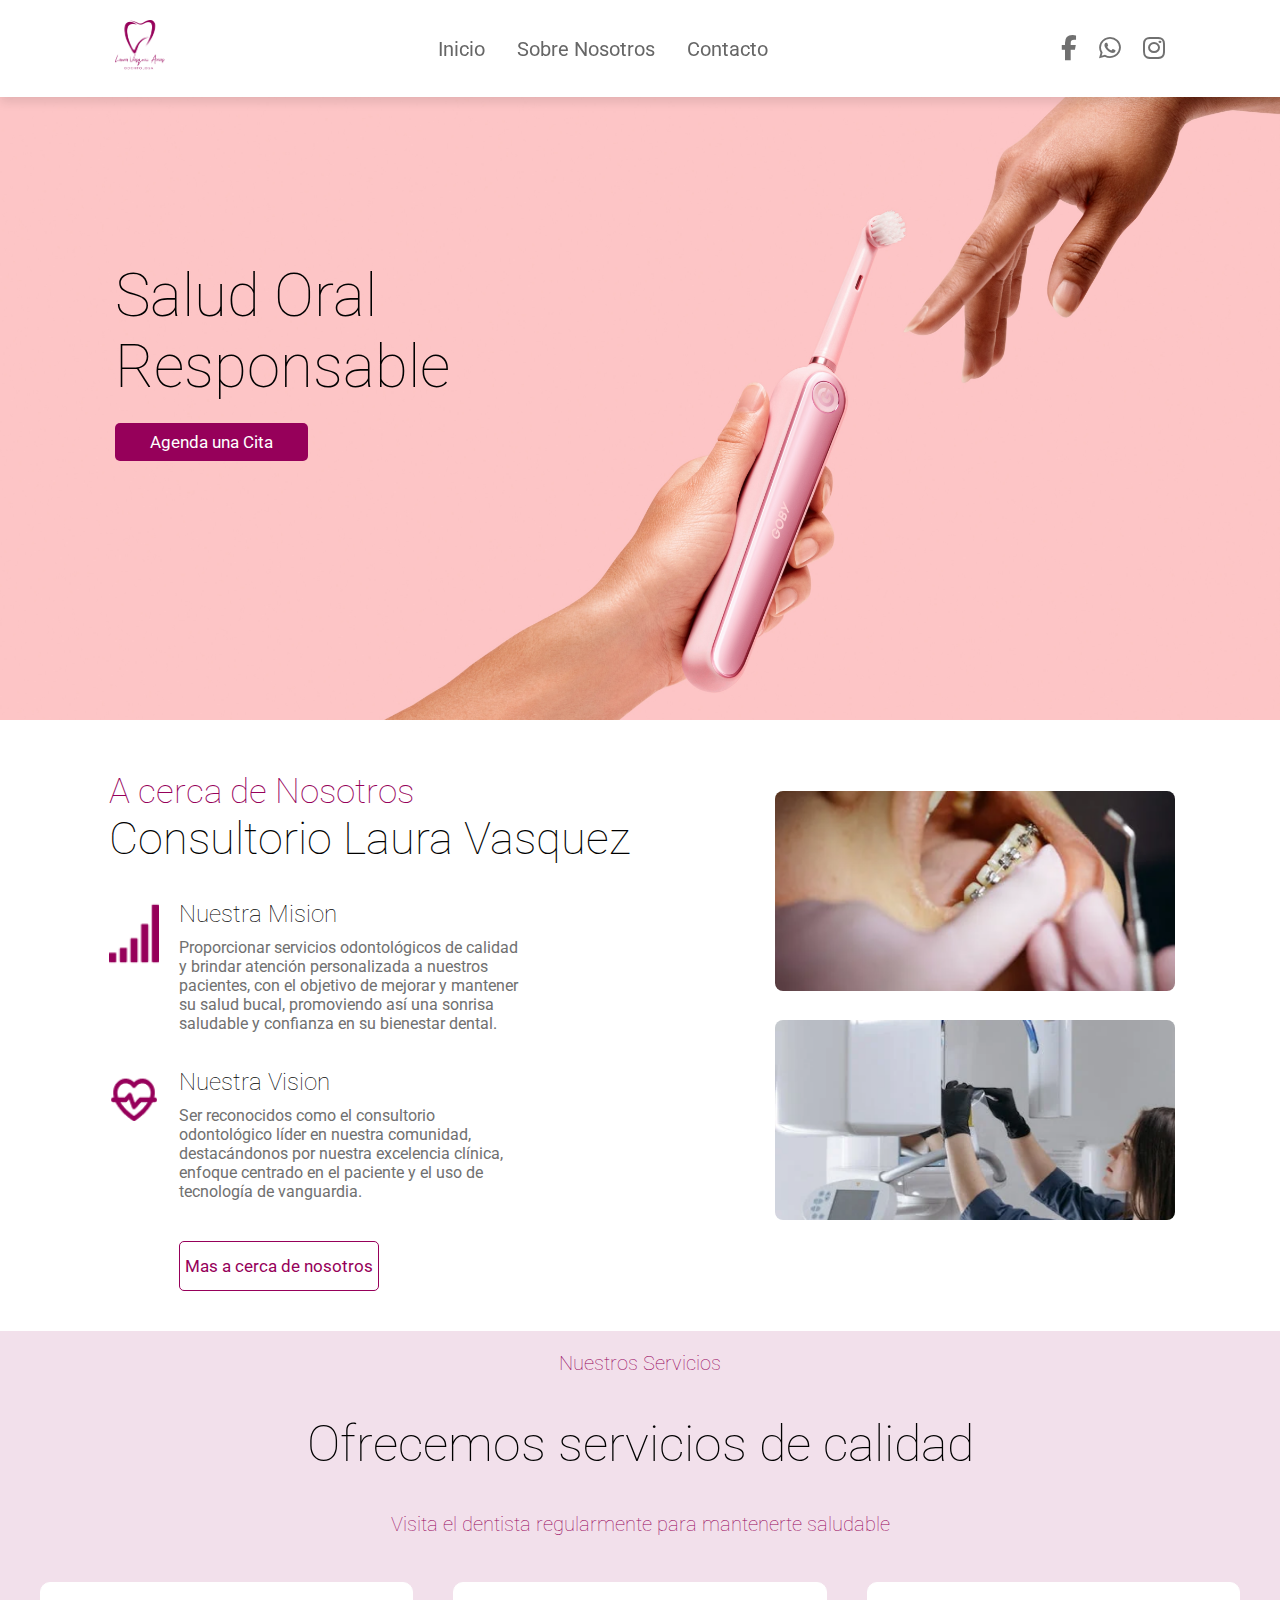
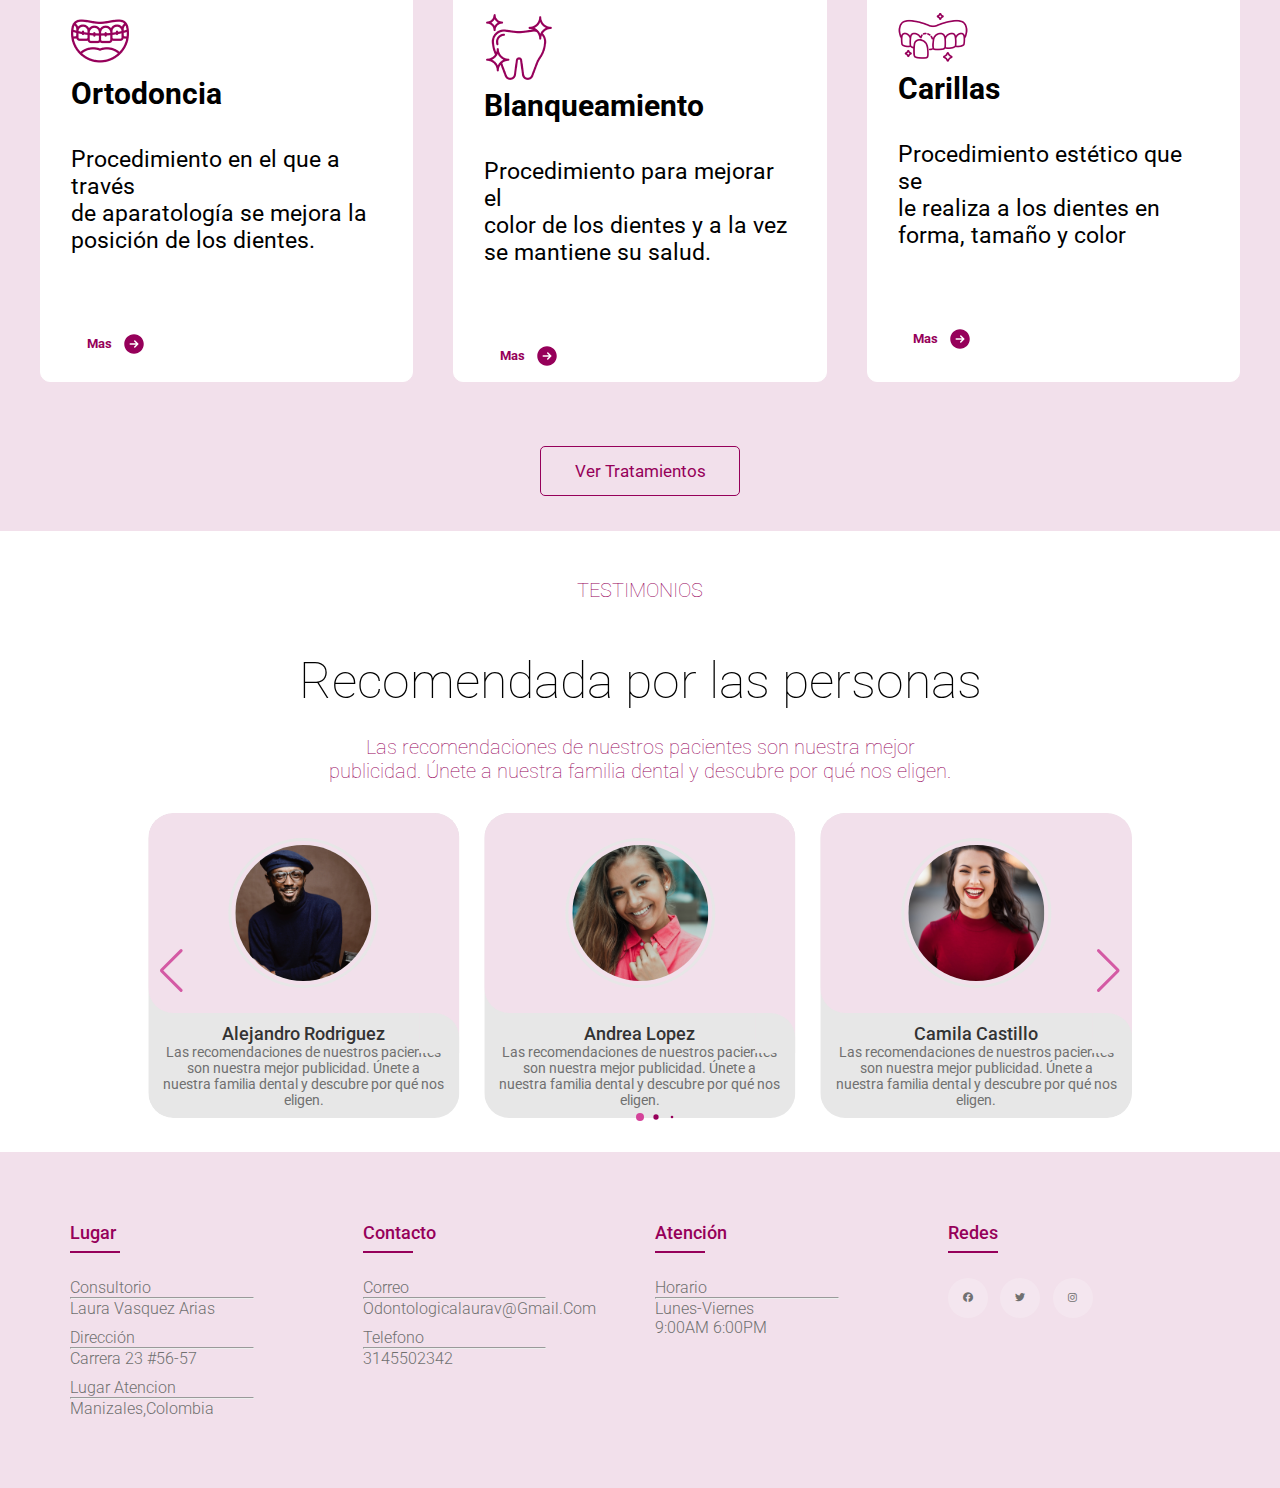
==== index.html @ c53fa150 "first commit" ====
<!DOCTYPE html>
<html lang="en">

<head>
    <meta charset="UTF-8">
    <meta name="viewport" content="width=device-width, initial-scale=1.0">
    <title>pagina Principal</title>
    
    <link rel="stylesheet" href="style.css">
    <link rel="icon" href="img/logoDiente.ico">
    <link rel="stylesheet" href="https://cdnjs.cloudflare.com/ajax/libs/font-awesome/6.4.2/css/all.min.css">
    <link href='https://unpkg.com/boxicons@2.1.4/css/boxicons.min.css' rel='stylesheet'>
    <link rel="preconnect" href="https://fonts.googleapis.com">
    <link rel="preconnect" href="https://fonts.gstatic.com" crossorigin>
    <link href="https://fonts.googleapis.com/css2?family=Roboto&display=swap" rel="stylesheet">
    <link rel="preconnect" href="https://fonts.googleapis.com">
    <link rel="preconnect" href="https://fonts.gstatic.com" crossorigin>
    <link href="https://fonts.googleapis.com/css2?family=Roboto:ital,wght@0,400;1,300&display=swap" rel="stylesheet">

      <!-- Swiper CCS -->
      <link rel="stylesheet" href="cdn.jsdelivr.net_npm_swiper@10.2.0_swiper-bundle.min.css">
      <link rel="stylesheet" href="https://cdn.jsdelivr.net/npm/swiper@10/swiper-bundle.min.css">
</head>

<body>

     <header>
        <input type="checkbox" name="" id="toggler">
        <label for="toggler" class="fas fa-bars"></label>

        <a href="#" class="logo"><img src="img/lauraVas.png" alt="" width="50px" height="50px"></a>

        <nav class="navbar">
            <a href="#inicio">Inicio</a>
            <a href="#sobre">Sobre Nosotros</a>
            <a href="#contacto">Contacto</a>
        </nav>

        <div class="iconss">
            <a href="#" class="fa-brands fa-facebook-f"></a>
            <a href="#" class="fa-brands fa-whatsapp"></a>
            <a href="#" class="fa-brands fa-instagram"></a>
        </div>
    </header> 

    <section class="home" id="home">
        <div class="content">
            <h3>Salud Oral Responsable</h3>
            <br>
            <a href="#" class="btn">Agenda una Cita</a>
        </div>
    </section>
     

    <div class="secundaria">
        <div class="cont-izquierdo">
            <div class="cont-izq">
                <h3>A cerca de Nosotros</h3>
                <h2>Consultorio Laura Vasquez</h2>

                <br>

                <div class="image-title-text-container">
                    <div class="image-container">
                        <img src="img/barritas.png" alt="">
                    </div>
                    <div class="text-content">
                        <h2 class="titulito">Nuestra Mision</h2>
                        <p>Proporcionar servicios odontológicos de calidad <br>
                            y brindar atención personalizada a nuestros<br>
                            pacientes, con el objetivo de mejorar y mantener<br>
                            su salud bucal, promoviendo así una sonrisa <br>
                            saludable y confianza en su bienestar dental.</p>
                    </div>
                </div>

                <br>

                <div class="image-title-text-container">
                    <div class="image-container">
                        <img src="img/corazon.png" alt="">
                    </div>
                    <div class="text-content">
                        <h2 class="titulito">Nuestra Vision</h2>
                        <p>Ser reconocidos como el consultorio <br>
                            odontológico líder en nuestra comunidad,<br>
                            destacándonos por nuestra excelencia clínica,<br>
                            enfoque centrado en el paciente y el uso de <br>
                            tecnología de vanguardia.</p>
                        <a href="#"><button id="botonNosotros">Mas a cerca de nosotros</button></a>
                    </div>
                </div>
            </div>
        </div>
        <div class="cont-derecho">
            <div><img src="img/image1.png" alt=""></div>
            <div><img src="img/image2.png" alt=""></div>
        </div>
    </div>
    <br>

    <div class="secundaria2">
        <div class="cont-izquierdo2">

            <h5>Nuestros Servicios</h5>
            <h2 class="servicios">Ofrecemos servicios de calidad</h2>
            <h5>Visita el dentista regularmente para mantenerte saludable</h5>
            <br>
            <div class="info">
                <img src="img/tirantes2.png" alt="">
                <h4>Ortodoncia</h4><br>
                <p class="grande">Procedimiento en el que a través <br>
                    de aparatología se mejora la <br>
                    posición de los dientes.</p><br><br>
                    <a href="#"><button class="button">
                        Mas 
                        <svg fill="currentColor" viewBox="0 0 24 24" class="icon">
                          <path clip-rule="evenodd" d="M12 2.25c-5.385 0-9.75 4.365-9.75 9.75s4.365 9.75 9.75 9.75 9.75-4.365 9.75-9.75S17.385 2.25 12 2.25zm4.28 10.28a.75.75 0 000-1.06l-3-3a.75.75 0 10-1.06 1.06l1.72 1.72H8.25a.75.75 0 000 1.5h5.69l-1.72 1.72a.75.75 0 101.06 1.06l3-3z" fill-rule="evenodd"></path>
                        </svg>
                      </button></a>
            </div>

            <div class="info">
                <img src="img/dientelimpio.png" alt="">
                <h4>Blanqueamiento</h4><br>
                <p class="grande">Procedimiento para mejorar el <br>
                    color de los dientes y a la vez <br>
                    se mantiene su salud.</p><br><br>
                    <a href="#"><button class="button">
                        Mas
                        <svg fill="currentColor" viewBox="0 0 24 24" class="icon">
                          <path clip-rule="evenodd" d="M12 2.25c-5.385 0-9.75 4.365-9.75 9.75s4.365 9.75 9.75 9.75 9.75-4.365 9.75-9.75S17.385 2.25 12 2.25zm4.28 10.28a.75.75 0 000-1.06l-3-3a.75.75 0 10-1.06 1.06l1.72 1.72H8.25a.75.75 0 000 1.5h5.69l-1.72 1.72a.75.75 0 101.06 1.06l3-3z" fill-rule="evenodd"></path>
                        </svg>
                      </button></a>
            </div>

            <div class="info">
                <img src="img/carillasdentales.png" alt="">
                <h4>Carillas</h4><br>
                <p class="grande">Procedimiento estético que se <br>
                    le realiza a los dientes en <br>
                    forma, tamaño y color </p><br><br>
                    <a href="#"><button class="button">
                        Mas
                        <svg fill="currentColor" viewBox="0 0 24 24" class="icon">
                          <path clip-rule="evenodd" d="M12 2.25c-5.385 0-9.75 4.365-9.75 9.75s4.365 9.75 9.75 9.75 9.75-4.365 9.75-9.75S17.385 2.25 12 2.25zm4.28 10.28a.75.75 0 000-1.06l-3-3a.75.75 0 10-1.06 1.06l1.72 1.72H8.25a.75.75 0 000 1.5h5.69l-1.72 1.72a.75.75 0 101.06 1.06l3-3z" fill-rule="evenodd"></path>
                        </svg>
                      </button></a>
            </div>

            <div class="button-container">
                <a href="#"><button id="botonTratamiento">Ver Tratamientos</button></a>
            </div>

        </div>
    </div>
    
    <!-- <div class="secundaria3">
        <div class="cont-izquierdo3">
            <h5>Antes y Despues</h5>
            <h2 class="servicios">Antes y Despues del Tratamiento Dental</h2>
            <h5>Observa lo que puede lograr un cambio de imagen de sonrisa, echa <br>
                un vistazo a nuestras fotos de antes y después del tratamiento</h5>
            <div class="containerr swiperr">
                <div class="slide-containerr">
                    <div class="card-wrapper swiper-wrapper">
                        <div class="cardd swiper-slide">
                            <div class="image-box">
                                <img src="img/image4.png" alt="">
                            </div>
                            <div class="profile-details">
                                <img src="img/comentario1.png" alt="">
                                <div class="name-job">
                                    <h3 class="name">Andrea carlota</h3>
                                    <h4 class="job">Full stack Developer</h4>
                                </div>
                            </div>
                        </div>

                        <div class="cardd swiper-slide">
                            <div class="image-box">
                                <img src="img/image4.png" alt="">
                            </div>
                            <div class="profile-details">
                                <img src="img/comentario1.png" alt="">
                                <div class="name-job">
                                    <h3 class="name">Andrea carlota</h3>
                                    <h4 class="job">Full stack Developer</h4>
                                </div>
                            </div>
                        </div>

                        <div class="cardd swiper-slide">
                            <div class="image-box">
                                <img src="img/image4.png" alt="">
                            </div>
                            <div class="profile-details">
                                <img src="img/comentario1.png" alt="">
                                <div class="name-job">
                                    <h3 class="name">Andrea carlota</h3>
                                    <h4 class="job">Full stack Developer</h4>
                                </div>
                            </div>
                        </div>

                        <div class="cardd swiper-slide">
                            <div class="image-box">
                                <img src="img/image4.png" alt="">
                            </div>
                            <div class="profile-details">
                                <img src="img/comentario1.png" alt="">
                                <div class="name-job">
                                    <h3 class="name">Andrea carlota</h3>
                                    <h4 class="job">Full stack Developer</h4>
                                </div>
                            </div>
                        </div>

                        <div class="cardd swiper-slide">
                            <div class="image-box">
                                <img src="img/image4.png" alt="">
                            </div>
                            <div class="profile-details">
                                <img src="img/comentario1.png" alt="">
                                <div class="name-job">
                                    <h3 class="name">Andrea carlota</h3>
                                    <h4 class="job">Full stack Developer</h4>
                                </div>
                            </div>
                        </div>
                    </div>
                </div>
                <div class="swiper-button-next swiper-navBtn"></div>
                <div class="swiper-button-prev swiper-navBtn"></div>
                <div class="swiper-pagination"></div>
            </div>
        </div>
    </div> -->

    <!-- <div class="secundaria3">
        <div class="cont-izquierdo3">
              <h5>Antes y Despues</h5>
            <h2 class="servicios">Antes y Despues del Tratamiento Dental</h2>
            <h5>Observa lo que puede lograr un cambio de imagen de sonrisa, echa <br>
                un vistazo a nuestras fotos de antes y después del tratamiento</h5>
            <div class="wrapper">
                <i class="fa-solid fa-angle-left"></i>
                <div class="carousel">
                    <img src="img/image3.png" alt="">
                    <img src="img/image4.png" alt="">
                    <img src="img/image5.png" alt="">
                    <img src="img/image3.png" alt="">
                    <img src="img/image4.png" alt="">
                    <img src="img/image5.png" alt="">
                </div>
                <i class="fa-solid fa-angle-"></i>
            </div> -->
                       <!-- <div class="imagenes">
                <img src="img/image3.png" alt="">
                <img src="img/image4.png" alt="">
                <img src="img/image5.png" alt="">
            </div> 
             -->



        </div>
    </div> 

    <div class="secundaria4">
        <div class="cont-izquierdo4">
            <h5 class="test">TESTIMONIOS</h5>
            <h2 class="servicios">Recomendada por las personas</h2>
            <h5>Las recomendaciones de nuestros pacientes son nuestra mejor <br>
                publicidad. Únete a nuestra familia dental y descubre por qué nos eligen. </h5>
    <div class="slide-container swiper">
        <div class="slide-content">
            <div class="card-wrapper swiper-wrapper">
                <div class="card swiper-slide">
                    <div class="imagee-content">
                        <span class="overlay"></span>

                        <div class="card-image">
                            <img src="img/comentario.png" alt="" class="card-img">
                        </div>
                    </div>

                    <div class="card-content">
                        <h2 class="name">Andrea Lopez</h2>
                        <p class="description">Las recomendaciones de nuestros pacientes son nuestra mejor 
                                publicidad. Únete a nuestra familia dental y descubre por qué nos eligen.</p>
                    </div>
                </div>

                <div class="card swiper-slide">
                    <div class="imagee-content">
                        <span class="overlay"></span>

                        <div class="card-image">
                            <img src="img/comentario1.png" alt="" class="card-img">
                        </div>
                    </div>

                    <div class="card-content">
                        <h2 class="name">Camila Castillo</h2>
                        <p class="description">Las recomendaciones de nuestros pacientes son nuestra mejor 
                                publicidad. Únete a nuestra familia dental y descubre por qué nos eligen.</p>
                    </div>
                </div>

                <div class="card swiper-slide">
                    <div class="imagee-content">
                        <span class="overlay"></span>

                        <div class="card-image">
                            <img src="img/comentario2.png" alt="" class="card-img">
                        </div>
                    </div>

                    <div class="card-content">
                        <h2 class="name">Andres ospina</h2>
                        <p class="description">Las recomendaciones de nuestros pacientes son nuestra mejor 
                                publicidad. Únete a nuestra familia dental y descubre por qué nos eligen.</p>
                    </div>
                </div>

                <div class="card swiper-slide">
                    <div class="imagee-content">
                        <span class="overlay"></span>

                        <div class="card-image">
                            <img src="img/comentario3.png" alt="" class="card-img">
                        </div>
                    </div>

                    <div class="card-content">
                        <h2 class="name">Ana Maria Paz</h2>
                        <p class="description">Las recomendaciones de nuestros pacientes son nuestra mejor 
                                publicidad. Únete a nuestra familia dental y descubre por qué nos eligen.</p>
                    </div>
                </div>


                <div class="card swiper-slide">
                    <div class="imagee-content">
                        <span class="overlay"></span>

                        <div class="card-image">
                            <img src="img/comentario4.png" alt="" class="card-img">
                        </div>
                    </div>

                    <div class="card-content">
                        <h2 class="name">Natalia Sanchez</h2>
                        <p class="description">Las recomendaciones de nuestros pacientes son nuestra mejor 
                                publicidad. Únete a nuestra familia dental y descubre por qué nos eligen.</p>
                    </div>
                </div>

                <div class="card swiper-slide">
                    <div class="imagee-content">
                        <span class="overlay"></span>

                        <div class="card-image">
                            <img src="img/comentario5.png" alt="" class="card-img">
                        </div>
                    </div>

                    <div class="card-content">
                        <h2 class="name">Alejandro Rodriguez</h2>
                        <p class="description">Las recomendaciones de nuestros pacientes son nuestra mejor 
                                publicidad. Únete a nuestra familia dental y descubre por qué nos eligen.</p>
                    </div>
                </div>     
            </div>
        </div>
        <div class="swiper-button-next swiper-navBtn"></div>
        <div class="swiper-button-prev swiper-navBtn"></div>
        <br>
        <div class="swiper-pagination"></div>
    </div>
    </div>
    </div>

    <br>

     <footer class="footer">
        <div class="container">
            <div class="row">
                <div  class="footer-col">
                    <h4>Lugar</h4>
                    <ul>
                        <li><a href="#" class="aFooter">Consultorio <hr> Laura Vasquez Arias</a></li>
                        <li><a href="#" class="aFooter">Dirección <hr>Carrera 23 #56-57</a></li>
                        <li><a href="#" class="aFooter">Lugar Atencion <hr> Manizales,Colombia</a></li>
                    </ul>
                </div>

                <div class="footer-col">
                    <h4>Contacto</h4>
                    <ul>
                        <li><a href="#" class="aFooter">Correo <hr> odontologicalaurav@gmail.com</a></li>
                        <li><a href="#" class="aFooter">Telefono <hr> 3145502342</a></li>
                      
                    </ul>
                </div>

                <div  class="footer-col">
                    <h4>Atención</h4>
                    <ul>
                        <li><a href="#" class="aFooter">Horario <hr> Lunes-Viernes <br>9:00AM 6:00PM</a></li> 
                    </ul>
                </div>

                <div  class="footer-col">
                    <h4>Redes</h4>
                    <div class="social-links">
                       <a href="#"><i class="fab fa-facebook"></i></a>
                       <a href="#"><i class="fab fa-twitter"></i></a>
                       <a href="#"><i class="fab fa-instagram"></i></a>
                    </div>
                </div>
            </div>
        </div>
    </footer> 
</body> 
<!-- Swiper JS -->
<script src="cdn.jsdelivr.net_npm_swiper@10.2.0_swiper-bundle.min.js"></script>

<!-- JavaScript -->
<script src="script.js"></script>

</html>
---- style.css ----
*{
    margin: 0;
    padding: 0;
    box-sizing: border-box;
    text-decoration: none;
    transition:.2s linear; 
     /* outline: none;
    border: none;
    text-transform: capitalize;
     */
}


body{
    justify-content: center;
    align-items: center;
    min-height: 100vh;
    color: #707070;
    background-color: #ffffff;
}

html{
     font-size: 62.5%; 
    scroll-behavior: smooth;
    scroll-padding-top: 6rem;
    overflow-x: hidden;
}

section{
    font-family: 'Roboto', sans-serif;
    padding: 2rem 9%;
}

.btn{
    display: inline-block;
    margin-top: 1rem;
    border-radius: 5px;
    background: #96005A;
    color:#fff;
    padding: .9rem 3.5rem;
    cursor:pointer;
    font-size: 1.7rem;
}

.btn:hover{
    background-color: #fbc3c3;
    border: 2px solid #96005A;
    color: #96005A;
}


header{
    font-family: 'Roboto', sans-serif;
    position: fixed;
    top: 0;left: 0;right: 0;
    background: #fff;
    padding: 2rem 9%;
    display: flex;
    align-items: center;
    justify-content: space-between;
    z-index: 1000;
    box-shadow: 0 .5rem 1rem rgba(0, 0, 0, .1);
}

header .logo{
    font-size: 3rem;
    color:#333;
    font-weight: bolder;
}

header .navbar a{
    font-size: 2rem;
    padding: 0 1.5rem;
    color: #666;
}

header .navbar a:hover{
    color: #96005A;
}

header .iconss a{
    font-size: 2.5rem;
    color: #707070;
    margin-left: 2rem;
}

header .iconss a:hover{
    color: #96005A;
} 

header #toggler{
    display: none;
}
header .fa-bars{
    font-size: 3rem;
    color: #333;
    border-radius: .5rem;
    padding: .5rem 1.5rem;
    cursor: pointer;
    border: .1rem solid rgba(0, 0, 0, .3);
    display: none;
} 

.home{
    display: flex;
    align-items: center;
    min-height: 80vh;
    background: url(img/fondoInicio.jpg)no-repeat;
    background-size: cover;
    background-position: center;
}

.home  .content{
    max-width: 50rem;
}

.home .content h3{
    font-size: 6rem;
    color: #000;
}

.home .content span{
    font-size: 3.5rem;
    color: #96005A;
    padding: 1rem 0;
    line-height: 1.5;
}

.home .content p{
    font-size: 1.5rem;
    color: #999;
    padding: 1rem 0;
    line-height: 1.5;
}

/*Contenedor 2*/

.secundaria{
    font-family: 'Roboto', sans-serif;
    display: flex;
    flex-direction:row;
    width: 100%;
    height: 600px;
}

.cont-izquierdo{
    display: flex;
     padding-top: 50px;
    /* padding-left: 70px;  */
    font-size: 30px;
    flex-direction: column;
    align-items: center;
    width: 70%;
    
}

.image-title-text-container {
    display: flex;
    align-items: flex-start; /* Alinea elementos arriba */
}
  
.image-container {
    flex: 0 0 auto; /* La imagen no crecerá ni se encogerá */
    max-width: 200px; /* Tamaño máximo de la imagen */
    margin-right: 20px; /* Espacio entre la imagen y el contenido */
}
  
.image-container img {
    width: 50%;
    height: auto;
}
  
.text-content {
    flex: 1; /* El contenido ocupará todo el espacio restante */
}
  
.titulito {
    font-size: 24px;
    margin: 0 0 10px; /* Margen inferior para separar el título del texto */
}

/*boton*/

 #botonNosotros{
    width: 200px;
    height: 50px;
    margin-top: 40px;
    font-size: 17px;
    background-color:white;
    color: #96005A;
    border: none;
    border-radius: 5px;
    font-family: 'Roboto', sans-serif;
    border: 1px solid #96005a;
}

#botonNosotros:hover
{
    background-color: #96005A;
    color: #ffffff;
    border: 1px solid #96005a;
    transform: scale(1.05);
}
  
p {
    font-size: 16px;
}



h3{
    color: #96005a;
    font-weight: lighter;
    display: flex;
}

h2{
    color: black;
    font-weight: lighter;
}

.cont-derecho{
    display: flex;
    flex-direction: column;
    align-items: center;
    /* align-items: end;
    padding-right: 70px; en caso de correr esa columna a la derecha y luego correrlaun poco a la izquierda*/
    width: 50%;
    justify-content: center;
    
}

.cont-derecho img{

    width: 400px;
    height: 200px;
    border-radius: 8px;
    margin-bottom: 27px; 

}




/*contenedor 3*/

.secundaria2{
    font-family: 'Roboto', sans-serif;
    display: flex;
    flex-direction: row;
    width: 100%;
    height: 600px;
    color: black;
}

.cont-izquierdo2 {
    display: flex;
    flex-wrap: wrap;
    width: 100%;
    height: 800px;
    justify-content: center;
    align-items: flex-start;
    font-size: 30px;
    justify-content: space-between; /* Espacio igual entre los contenedores */
    padding: 20px; /* Margen interno del contenedor principal */
    background-color: #F2E0EB;
 
}

h5{
    width: 100%;
    text-align: center;
    color: #96005a;
    font-weight: lighter;
    font-size: 20px;
    
}

.servicios{
   font-size: 50px;
    width: 100%;
    text-align: center;
    font-weight: lighter;
    
}
  
.info {
    flex: 1;
    margin: 20px; /* Margen horizontal entre los contenedores */
    padding: 30px; /* Margen interno del contenedor de información */
    border: 1px solid #ffffff;
    border-radius: 10px;
    height: 400px;
    background-color: #ffffff;

    
}

.grande{
    font-size: 23px;
}

 /* botones redireccionales */
.button {
    font-family: 'Roboto', sans-serif;
    position: relative;
    transition: all 0.3s ease-in-out;
    padding-block: 0.5rem;
    padding-inline: 1.25rem;
    background-color: #FFFFFF;
    border-radius: 9999px;
    display: flex;
    align-items: center;
    justify-content: center;
    color: #96005A;
    gap: 10px;
    font-weight: bold;
    border: 3px solid #ffffff4d;
    outline: none;
    overflow: hidden;
    
}


  
.icon {
    fill: #96005A;
    width: 24px;
    height: 24px;
    transition: all 0.3s ease-in-out;
}
  
.button:hover {
    transform: scale(1.05);
    border-color: var(--primarycolor);
}
  
.button:hover .icon {
    transform: translate(4px);
}
  
.button:hover::before {
    animation: shine 1.5s ease-out infinite;
}
  
.button::before {
    content: "";
    position: absolute;
    width: 100px;
    height: 100%;
    background-image: linear-gradient(
      120deg,
     
    );
    top: 0;
    left: -100px;
    opacity: 0.6;
}

.button-container {
    flex-basis: 100%;
    text-align: center;
    margin-top: -10px; /* Ajusta este valor para controlar el espacio entre los divs y el botón */
}

#botonTratamiento{
    width: 200px;
    height: 50px;
    margin-top: 40px;
    font-size: 17px;
    background-color:#F2E0EB;
    border:1px solid #96005a;
    color: #96005A;
    border-radius: 5px;
    font-family: 'Roboto', sans-serif;
}

#botonTratamiento:hover
{
    background-color: #ffffff;
    transform: scale(1.05);
}

/*Contenedor4*/

.secundaria3{
    margin-top: 230px;
    font-family: 'Roboto', sans-serif;
    display: flex;
    flex-direction: row;
    width: 100%;
    height: 600px;
    color: black;
}

.cont-izquierdo3 {
    display: flex;
    flex-wrap: wrap;
    width: 100%;
    justify-content: center;
    align-items: flex-start;
    padding: 20px;
    background-color:white;
    text-align: center;
  }


/*Slider de imagenes de resultados*/
.containerr{
     max-width: 1120px; 
    width: 100%;
    padding: 40px 0;

}

.slide-containerr{
    margin: 0 30px;
    overflow: hidden;
}
.cardd{
    background: #F2E0EB;
    border-radius: 8px;
}
.cardd .image-box{
    height: 200px;
}

.cardd .image-box img{
    width: 100%;
    height: 100%;
    border-radius: 8px 8px 0 0;
}

.cardd .profile-details{
    display: flex;
    align-items: center;
    column-gap: 12px;
    padding: 15px;

}

.cardd .profile-details img{
    height: 40px;
    width: 40px;
    border-radius: 50%;
}

.profile-details .name{
    font-size: 15px;
    font-weight: 500;
    
}

.profile-details .job{
    font-size: 12px;
    font-weight: 400;
    color: #666;
}

div .swiper-navBtn{
    color: #d45aa4 ;
    transition: color 0.3s ease;
}
.swiper-navBtn:hover{
    color: #96005A;
}

.swiper-navBtn::before,
.swiper-navBtn::after{
    font-size: 40px;
}

.swiper-button-next{
    right: 0;
}
.swiper-button-prev{
    left: 0;
}

div .swiper-pagination-bullet{
    background-color: #96005A;
    opacity: 1;
}

div .swiper-pagination-bullet-active{
    background-color: #d4439a;
}



/*Contenedor5 */

.secundaria4{
    margin-top: 210px;
    font-family: 'Roboto', sans-serif;
    display: flex;
    align-items: center;
    justify-content: center;
    flex-direction: row;
    width: 100%;
    height: 600px;
    color: black;
}

.cont-izquierdo4{

    display: flex;
    flex-wrap: wrap;
    width: 80%;
    padding: 20px;
    background-color:#ffffff;
    text-align: center;

}

.info1{
    flex: 1;
    margin: 10px; /* Margen horizontal entre los contenedores */
    padding: 30px; /* Margen interno del contenedor de información */
    border: 1px solid #F2E0EB;
    border-radius: 10px;
    height: 300px;
    background-color: #F2E0EB;
    margin-top: 40px;
    
}

/*IMAGEN DE LA RESEÑA*/

.image-container1{
    padding-top: 30px;
    flex: 0 0 auto; /* La imagen no crecerá ni se encogerá */
    max-width: 300px; /* Tamaño máximo de la imagen */
     /* Espacio entre la imagen y el contenido */
}
  
.image-container1 img {
    width: 50%;
    height: auto;
}

.text-content1 {
    flex: 1; /* El contenido ocupará todo el espacio restante */
}
  
.titulito {
    font-size: 24px;
    margin: 0 0 10px; /* Margen inferior para separar el título del texto */
}

.comentario{
    font-size: 25px;
    text-align: justify;
}

.gmail{
    font-weight: lighter;
    font-size: 15px;
}

.nomComen{
    color: black;
    text-align: justify;
}

.image-title-text-container1 {
    display: flex;
    flex-direction: row;
    align-items: center;
    padding: 10px;
}

.name{
    width: max-content;
    height: max-content;
}
.cont-izquierdo4 , .test , .servicios{ /*espaciado entre textos*/
    margin: 25px;
}


/*Seccion de comentarios*/
.slide-container{
    font-family: 'Roboto', sans-serif;
    margin-top: 30px;
    max-width:1120px ;
    width: 100%;
    padding: 40px;
}
.slide-content{
    margin:0 40 px;
    overflow: hidden;
    border-radius: 25px;
}

.card{
    
    border-radius: 25px;
    background-color: #e7e7e7;
}

.imagee-content,
.card-content{
    display: flex;
    flex-direction: column;
    align-items: center;
    padding: 10px 14px;
}

.imagee-content{
    position: relative;
    row-gap: 5px;
    padding: 25px 0;
    
}

.overlay{
    position: absolute;
    left: 0;
    top: 0;
    height: 100%;
    width: 100%;
    background-color: #F2E0EB;
    border-radius: 25px 25px 0 25px;

}

.overlay::before,
.overlay::after{
    content: '';
    position: absolute;
    right: 0;
    bottom: -40px;
    height: 40px;
    width: 40px;
    background-color: #F2E0EB;
}

.overlay::after{
    border-radius: 0 25px 0 0;
    background-color: #e7e7e7;
}
.card-image{
    position: relative;
    height: 150px;
    width: 150px;
    border-radius: 50%;
    background: #e7e7e7;
    padding: 3px;
}

.card-image .card-img{
    height: 100%;
    width: 100%;
    object-fit: cover;
    border-radius: 50%;
    border: 4px solid #F2E0EB;
}

.name{
    font-size: 18px;
    font-weight: 500;
    color: #333;
}

.description{
    font-size: 14px;
    color: #707070;
    text-align: center;
}

div .swiper-navBtn{
    color: #d45aa4 ;
    transition: color 0.3s ease;
}
.swiper-navBtn:hover{
    color: #96005A;
}

.swiper-navBtn::before,
.swiper-navBtn::after{
    font-size: 40px;
}

.swiper-button-next{
    right: 0;
}
.swiper-button-prev{
    left: 0;
}

div .swiper-pagination-bullet{
    background-color: #96005A;
    opacity: 1;
}

div .swiper-pagination-bullet-active{
    background-color: #d4439a;
}


/*FOOTER*/

.container{
    max-width: 1170px;
    margin: auto;
}

.row{
    display: flex;
    flex-wrap: wrap;
}

ul{
    list-style: none;
}

.footer{
    background-color: #F2E0EB;
    padding: 70px 0;
}

.footer-col{
    width: 25%;
    padding: 0 15px;

}

.footer-col h4{
    font-size: 18px;
    color: #96005A;
    font-family: 'Roboto', sans-serif;
    text-transform: capitalize;
    margin-bottom: 35px;
    font-weight: 500;
    position: relative;
}

.footer-col h4::before{
    content: '';
    position: absolute;
    left: 0;
    bottom: -10px;
    background-color:#96005A;
    height: 2px;
    box-sizing: border-box;
    width:50px;
}

.footer-col ul li:not(:last-child){
    margin-bottom: 10px;
}

.footer-col  ul li a{
    font-size: 16px;
    text-transform: capitalize;
    color: #707070;
    text-decoration: none;
    font-weight: 300;
    color:#707070;
    display: block;
    transition: all 0.3s ease;
}

.footer-col  ul li a:hover{
    color: #96005A;
    padding-left: 8px;
}

.footer-col .social-links a{
    display:inline-block;
    height: 40px;
    width: 40px;
    background-color: rgba(255, 255, 255, 0.2);
    margin-right: 10px;
    margin: 0 10px 10px 0;
    text-align: center;
    line-height: 40px;
    border-radius: 50%;
    color: #707070;
    transition: all 0.3s ease;
}

.footer-col .social-links a:hover{
    color: #96005A;
    background-color: #ffffff;
}

.aFooter{
    font-family: 'Roboto', sans-serif;
}

hr{
    color: #96005A;
    width: 70%;
}

/*responsive de header y Seccion de inicio */

@media (max-width:991px){
    html{
        font-size: 55%; 
    }

    header{
        padding:2rem;

    }

    section{
        padding:2rem;

    }

    .home{
        background-position:left;
    }
}

@media (max-width:768px){
    header .fa-bars{
        display: block;
    }

    header .navbar{
        position: absolute;
        top: 100%; left: 0; right: 0;
        background: #eee;
        border-top: .1rem solid rgba(0, 0, 0, .1);
        clip-path: polygon(0 0,100% 0,100% 0, 0 0);
    }

    header #toggler:checked ~ .navbar{
        clip-path: polygon(0 0,100% 0,100% 100%, 0% 100%);
    }

    header .navbar a{
        margin: 1.5rem;
        padding: 1.5rem;
        background: #fff;
        border: .1rem solid rgba(0, 0, 0, .1);
        display: block;
    }

    .home .content h3{
        font-size: 5rem;
    }
}

@media (max-width:450px){
    html{
        font-size: 50%; 
    }


}


/*responsive contenedor 2*/

/* Estilos para pantallas más pequeñas (por ejemplo, teléfonos móviles) */
@media (max-width: 768px) {
    .secundaria {
        flex-direction: column;
        height: auto;
    }
    .cont-izquierdo {
        width: 100%;
        margin-left: 20px; /* Ajusta el margen izquierdo para separar del borde de la página */
    }
    .cont-derecho {
        display: none; /* Oculta el contenedor derecho en pantallas pequeñas */
    }
    .image-container img {
        /* No ocultar las imágenes en las cajas en pantallas pequeñas */
        width: 50px; /* Ajusta el tamaño de las imágenes en las cajas */
        height: auto;
    }
    .botonNosotros {
        margin-top: 20px; /* Ajusta el espacio superior del botón */
    }
}

@media (min-width: 769px) {
    .secundaria {
        flex-direction: row;
        height: 600px;
    }
    .cont-izquierdo {
        width: 70%;
    }
    .cont-derecho {
        width: 50%;
        padding-right: 70px; /* Restaura el padding derecho */
        align-items: center;
    }
    .cont-derecho img {
        width: 400px;
        height: 200px;
        margin-bottom: 27px;
    }
    .image-container img {
        width: 50px; /* Restaura el tamaño de las imágenes en las cajas */
    }
    .botonNosotros {
        margin-top: 40px; /* Restaura el espacio superior del botón */
    }
}

/*Responsive contenedor 3*/



/*responsive contenedor 4*/

/* Estilos para pantallas más pequeñas (por ejemplo, teléfonos móviles) */
@media (max-width: 768px) {
    .secundaria3 {
        margin-top: 20px; /* Ajusta el margen superior en pantallas pequeñas */
        flex-direction: column; /* Apila los elementos verticalmente en pantallas pequeñas */
        height: auto;
    }
    .cont-izquierdo3 {
        width: 100%;
        height: auto;
        padding: 10px; /* Reduce el margen interno del contenedor principal */
    }
    .imagenes {
        flex-direction: column; /* Apila las imágenes verticalmente en pantallas pequeñas */
        align-items: center; /* Centra las imágenes horizontalmente */
        margin: 10px 0;
    }
    .imagenes img {
        max-width: 80%; /* Ajusta el tamaño de las imágenes al 80% del ancho de la pantalla */
        height: auto;
        margin: 10px 0; /* Espacio entre las imágenes */
    }
    .boton-container {
        text-align: center;
        margin-top: 20px; /* Ajusta el espacio entre los divs y el botón */
    }
    .botonResultado {
        margin-top: 20px; /* Ajusta el espacio superior del botón */
    }
    .servicios {
        font-size: 30px; /* Reduce el tamaño del título */
    }
    h5 {
        font-size: 16px; /* Reduce el tamaño de los subtítulos */
    }
}

/*responsive contenedor 5/*


/* Estilos para pantallas más pequeñas (por ejemplo, teléfonos móviles) */
@media (max-width: 768px) {
    .secundaria4 {
        margin-top: 20px; /* Ajusta el margen superior en pantallas pequeñas */
        flex-direction: column; /* Apila los elementos verticalmente en pantallas pequeñas */
        height: auto;
    }
    .cont-izquierdo4 {
        width: 100%;
        height: auto;
        padding: 10px; /* Reduce el margen interno del contenedor principal */
    }
    .info1 {
        flex-basis: 100%; /* Ajusta el ancho de las tarjetas al 100% en pantallas pequeñas */
        margin: 10px 0; /* Espacio entre las tarjetas */
        padding: 20px; /* Reduce el margen interno de las tarjetas */
        height: auto;
    }
    .image-container1 {
        max-width: 50%; /* Ajusta el tamaño de la imagen al 50% del ancho de la tarjeta */
        height: auto;
    }
    .text-content1 {
        flex: 1; /* El contenido ocupará todo el espacio restante */
        text-align: left; /* Alinea el texto a la izquierda */
    }
    .titulito {
        font-size: 20px; /* Reduce el tamaño del título */
        margin: 0 0 10px; /* Margen inferior para separar el título del texto */
    }
    .comentario {
        font-size: 16px; /* Reduce el tamaño del texto del comentario */
        text-align: justify; /* Justifica el texto */
    }
    .gmail {
        font-weight: lighter;
        font-size: 12px; /* Reduce el tamaño del texto del correo */
    }
    .name {
        font-size: 20px; /* Reduce el tamaño del nombre */
    }
    .cont-izquierdo4, .test, .servicios { /* Espaciado entre textos */
        margin: 10px;
    }
}


/*responsive seccion comentarios*/

@media screen and(max-width:768px){
    .slide-content{
        margin: 0 10px;
    }
    .swiper-navBtn{
        display: none;
    }
}

/* responsive footer */

@media(max-width:767px){
    .footer-col{
        width: 50%;
        margin-bottom: 30px;
    
    }
}
@media(max-width:574px){
    .footer-col{
        width: 100%;
    
    }
}
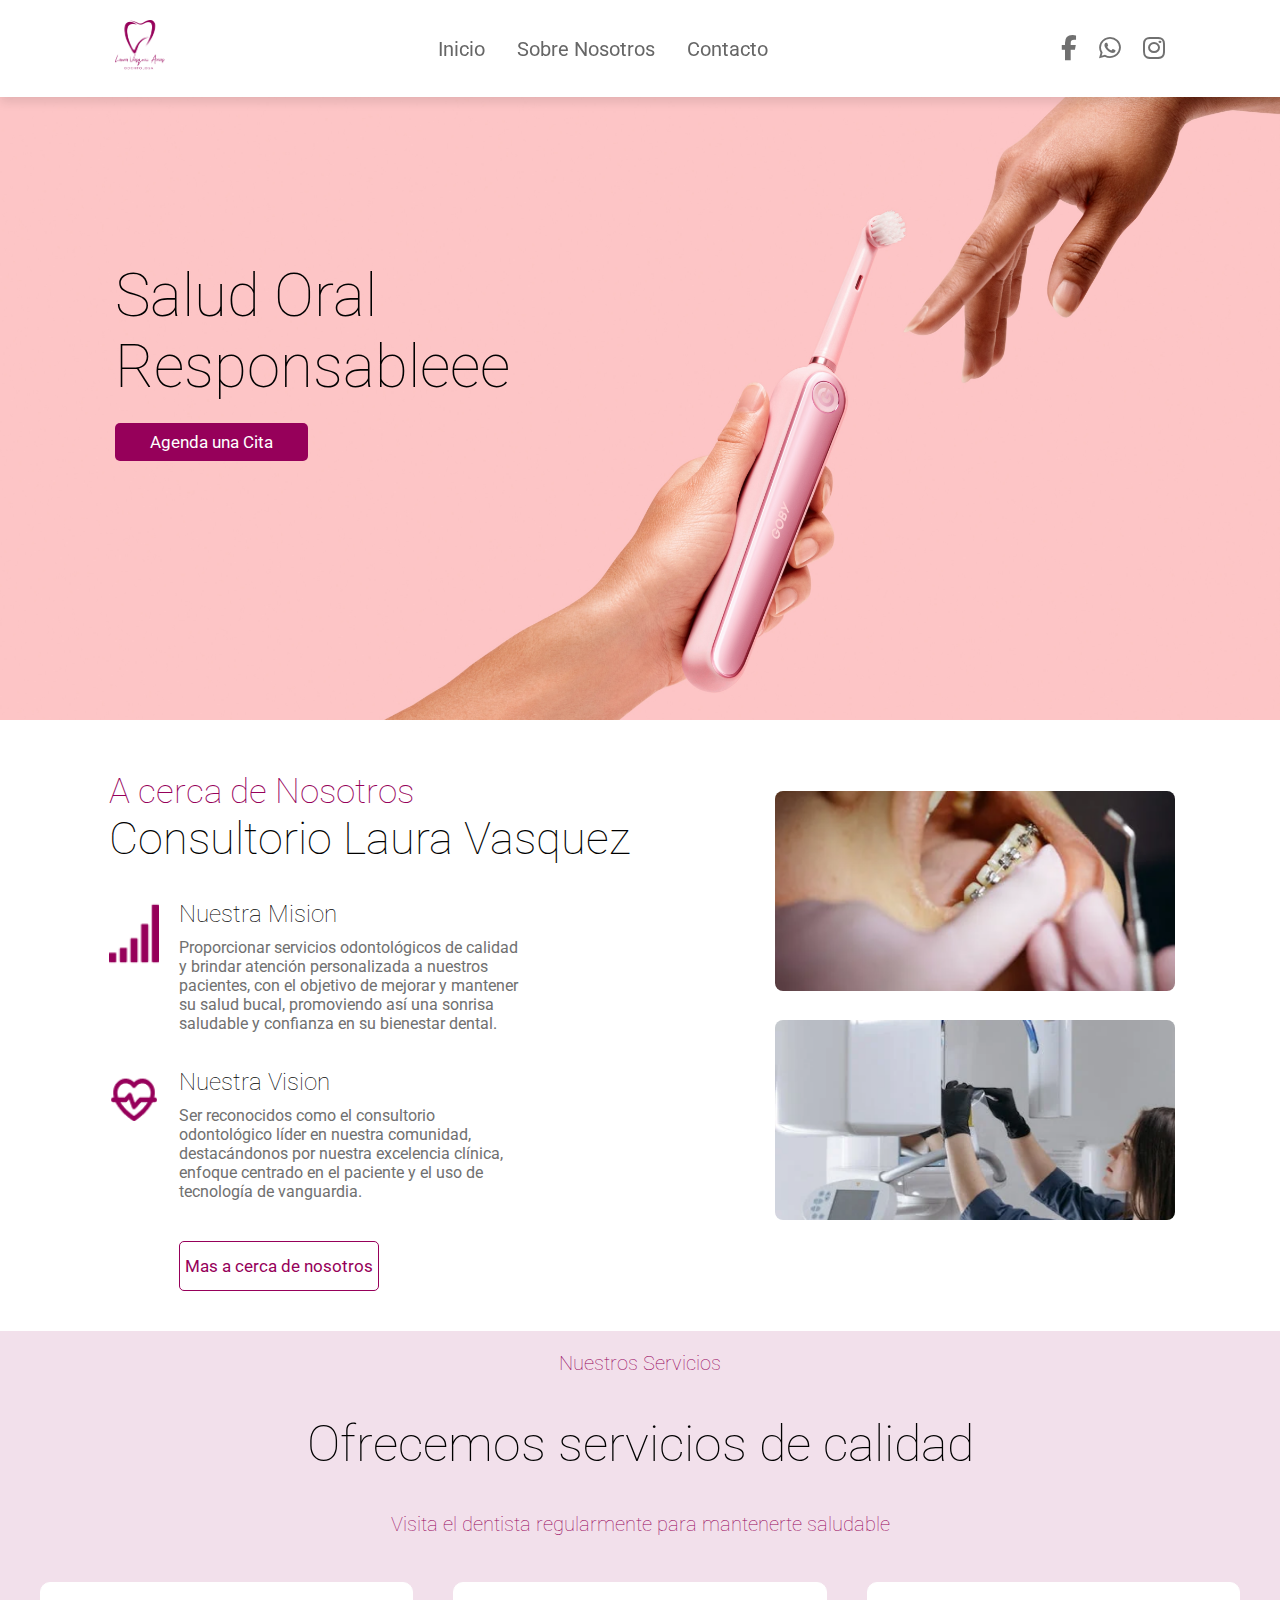
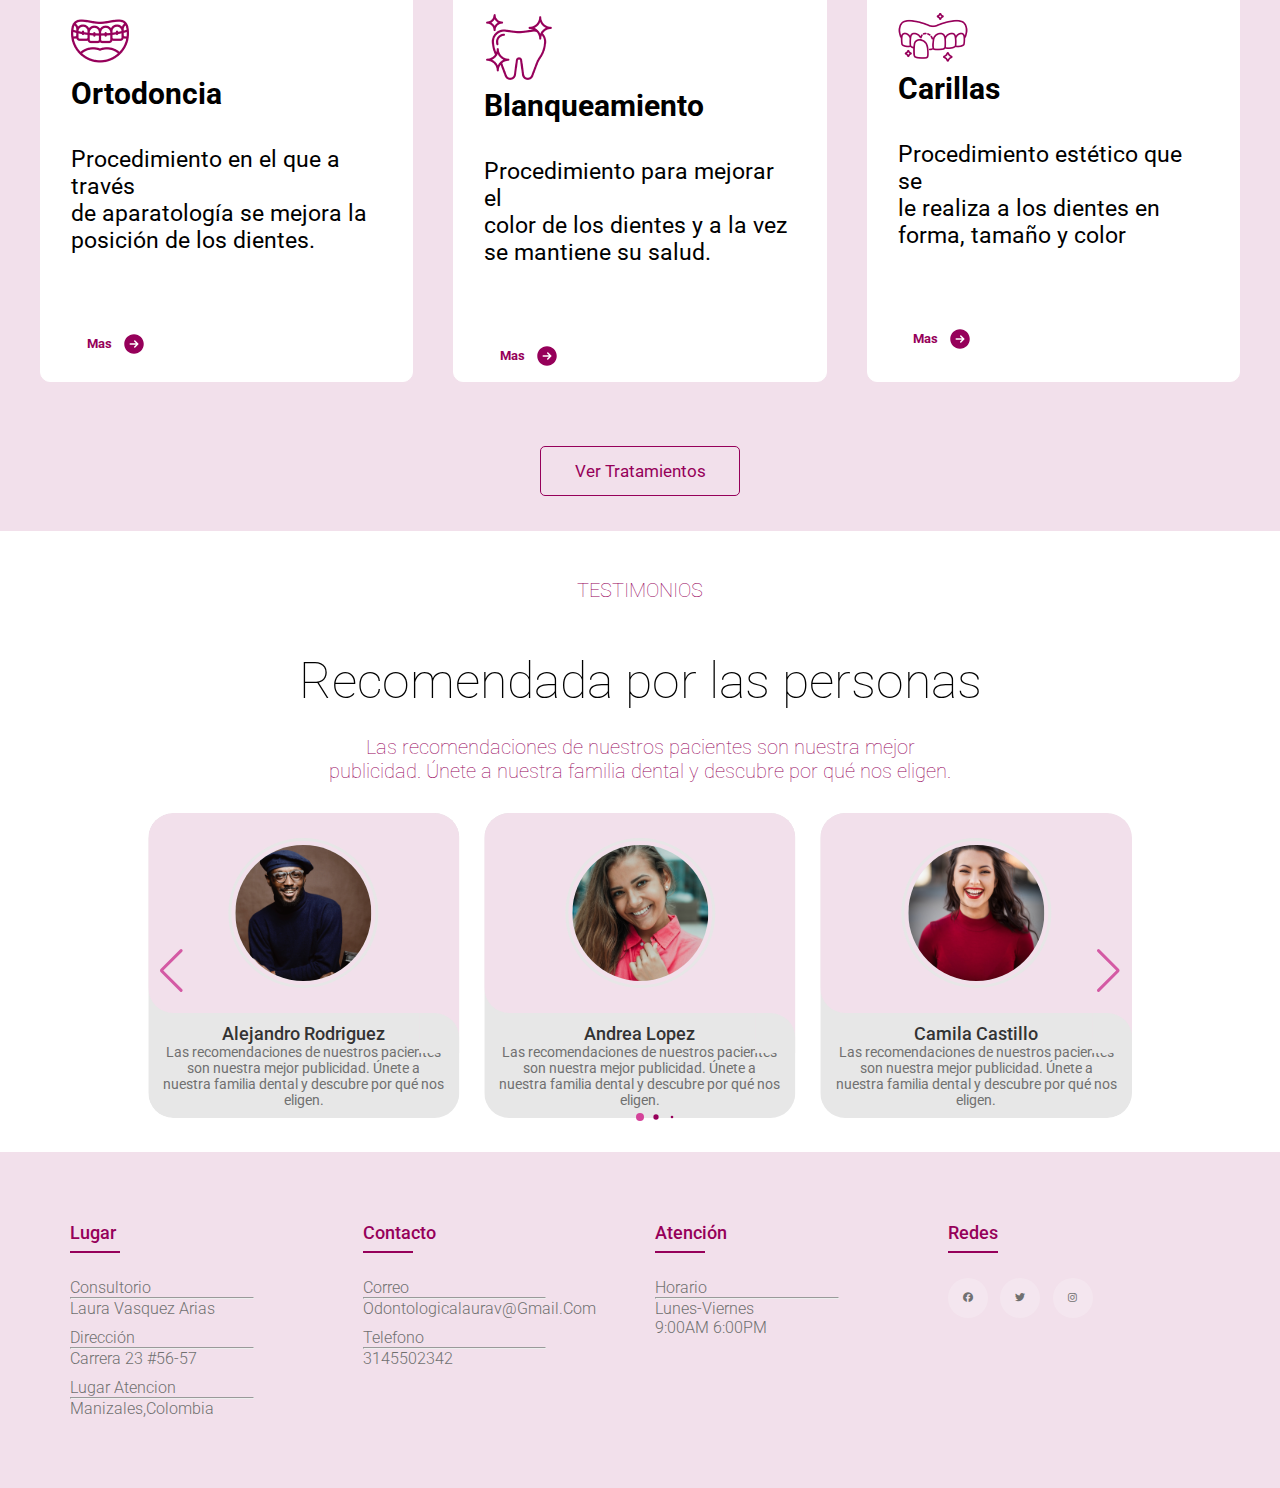
==== commit 19096678: "the index of the main page has been modified." ====
--- a/index.html
+++ b/index.html
@@ -45,7 +45,7 @@
 
     <section class="home" id="home">
         <div class="content">
-            <h3>Salud Oral Responsable</h3>
+            <h3>Salud Oral Responsableee</h3>
             <br>
             <a href="#" class="btn">Agenda una Cita</a>
         </div>
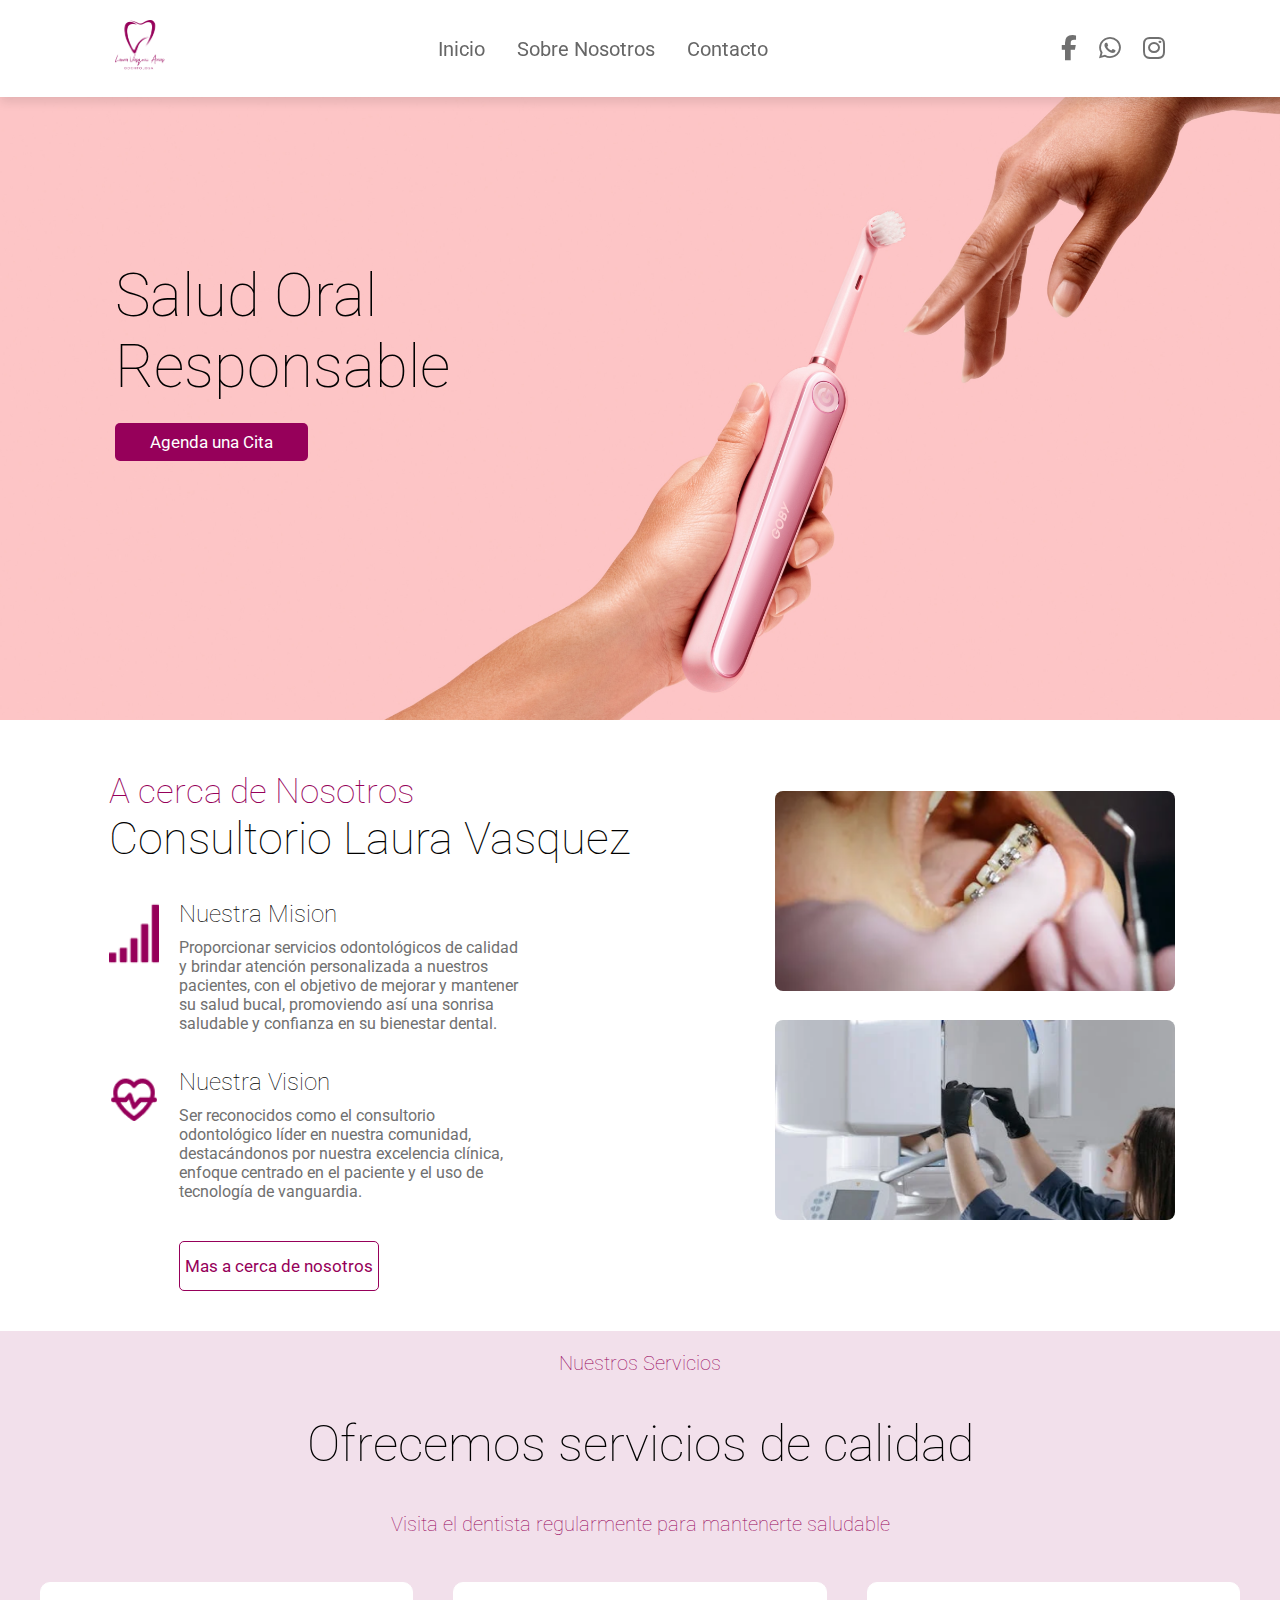
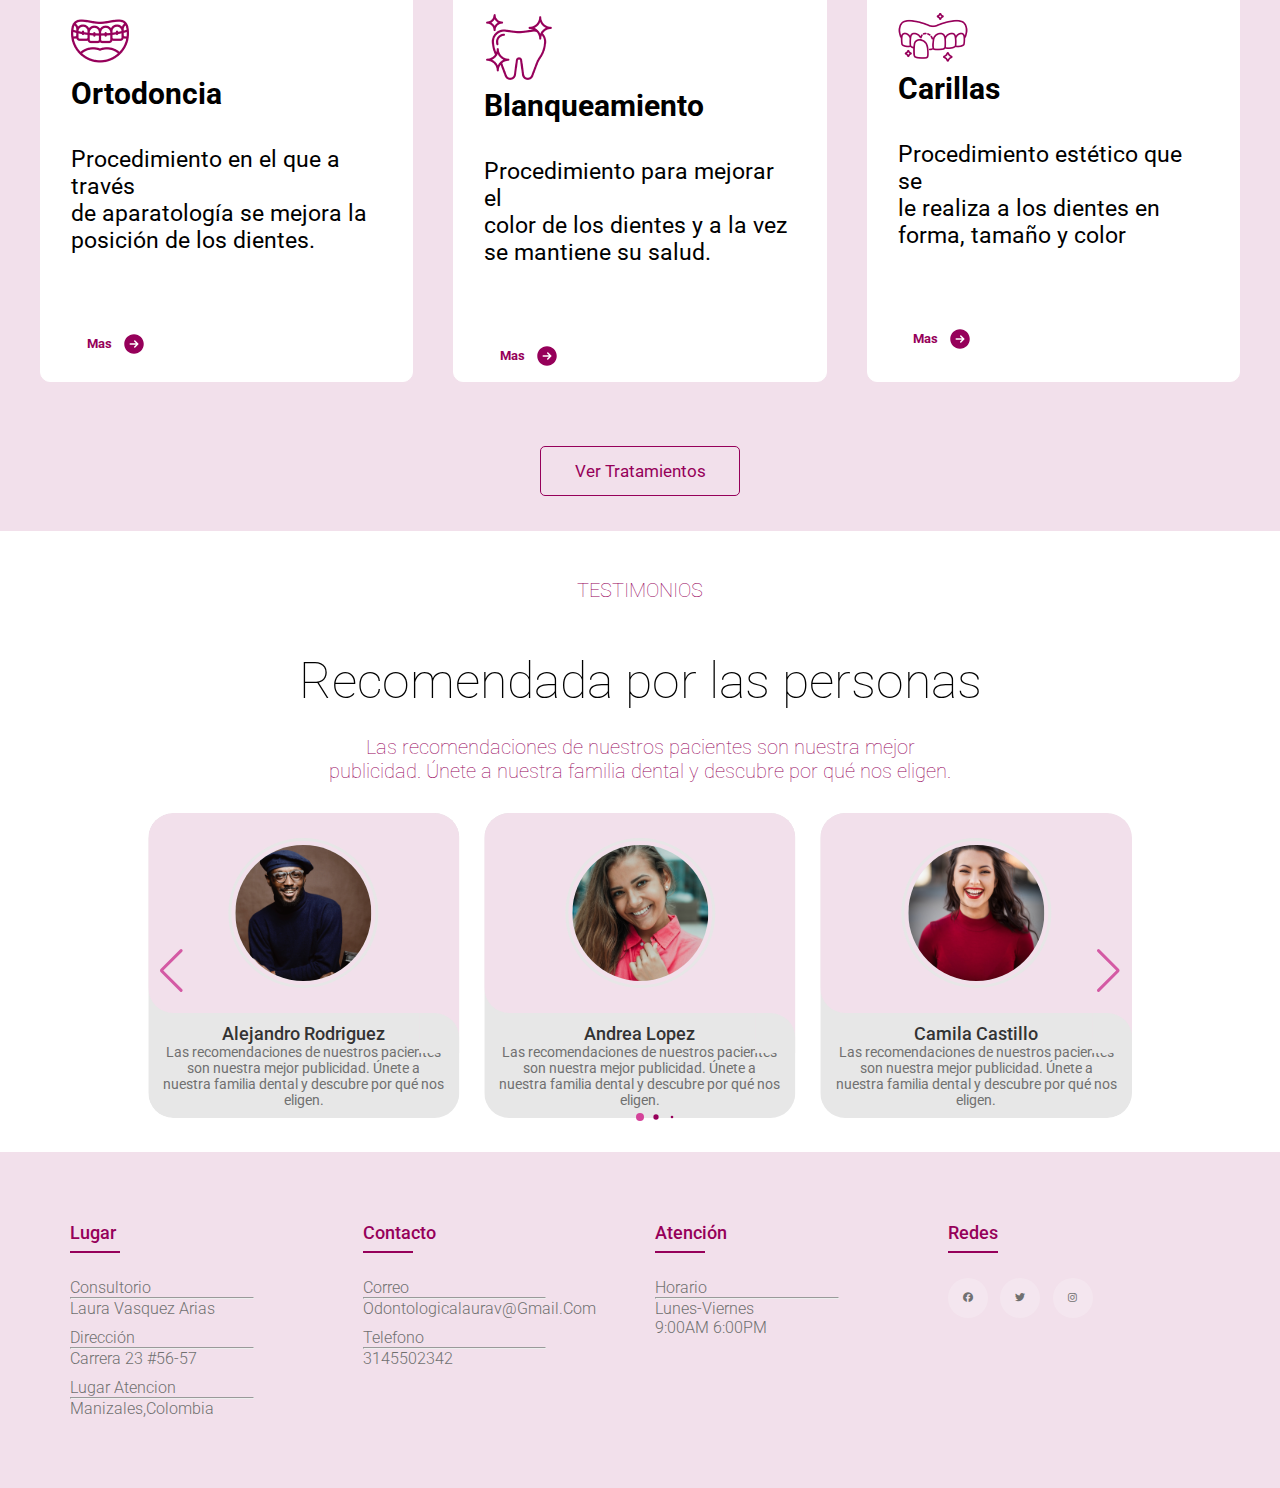
==== commit 18753085: "dental implant page partially completed" ====
--- a/index.html
+++ b/index.html
@@ -45,7 +45,7 @@
 
     <section class="home" id="home">
         <div class="content">
-            <h3>Salud Oral Responsableee</h3>
+            <h3>Salud Oral Responsable</h3>
             <br>
             <a href="#" class="btn">Agenda una Cita</a>
         </div>
